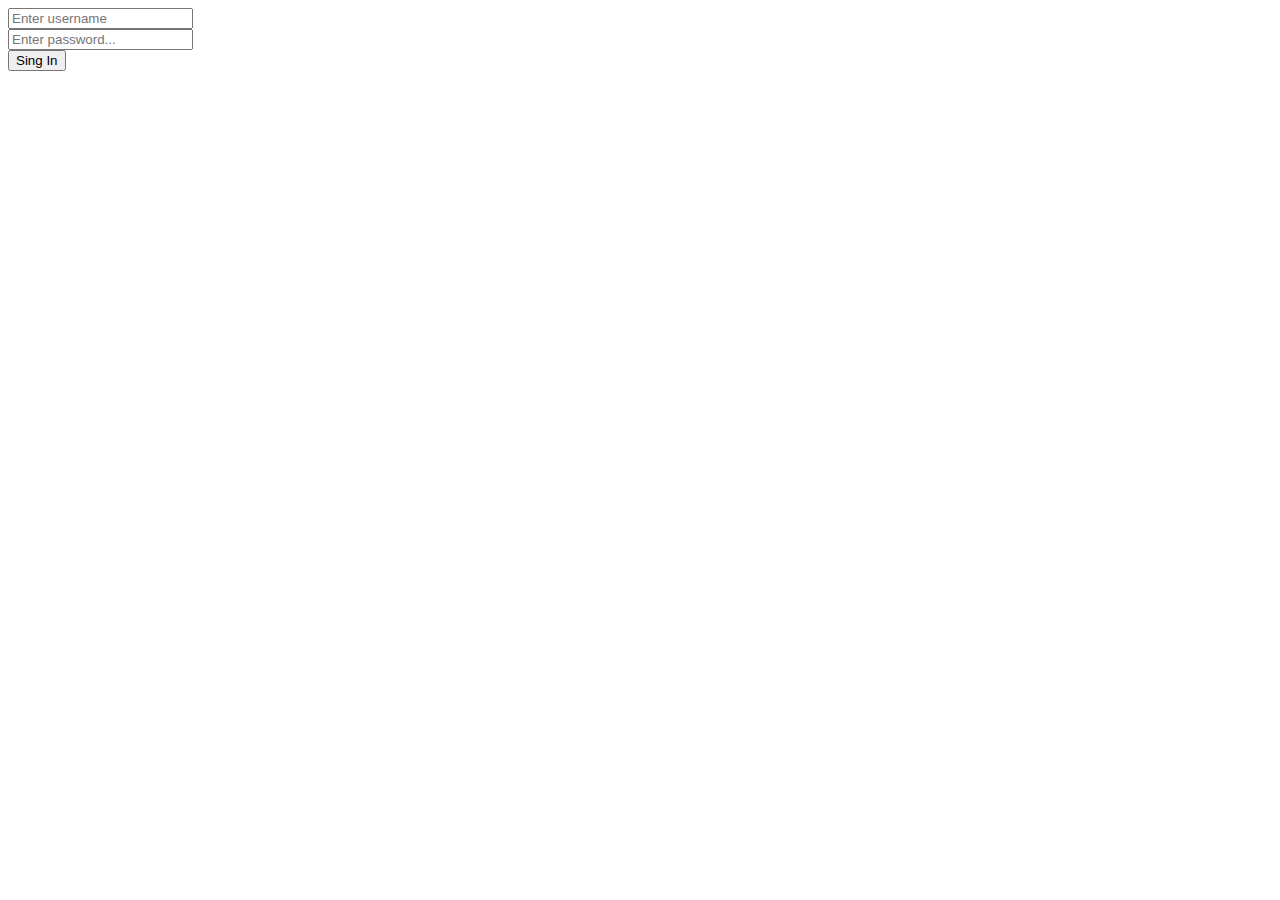
==== Web Design Act1/index.html @ a2f6580a "01/20/25 Web Design Act1" ====
<html lang ="en">
<head>
<title>Log and Sign Up</title>
<body>
    <div class="container">
        <form action="" method="get">
            <deiv class="form-group"><input type="text" name="" id="" placeholder="Enter username"></deiv>
            <div class="form-group"><input type="password" name="" id="" placeholder="Enter password..."></div>
            <div class="form-group"><button type="submit">Sing In</button></div>
        </form>
    </div>
</body>

</head>





</html>
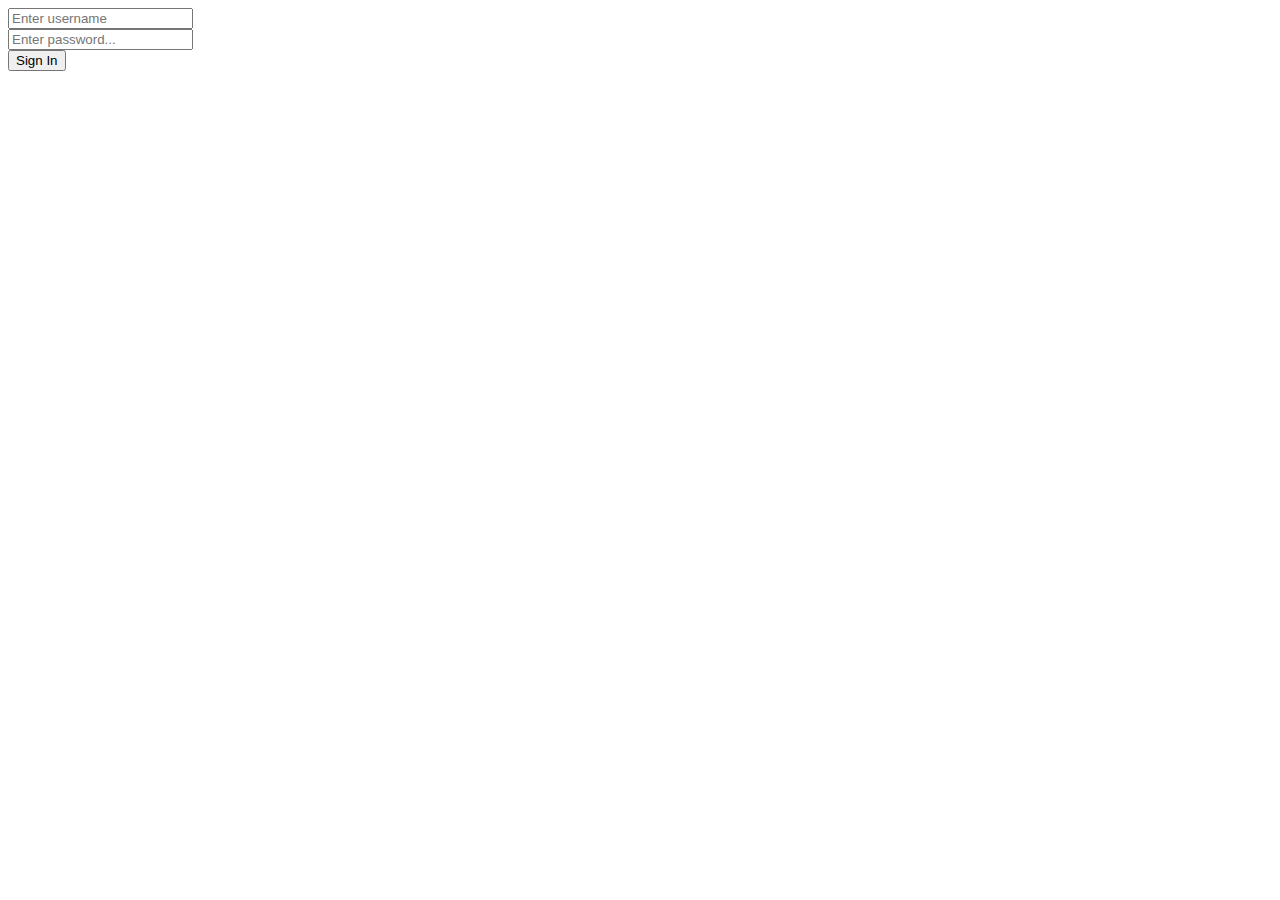
==== commit ea298e9b: "Update index.html" ====
--- a/Web Design Act1/index.html
+++ b/Web Design Act1/index.html
@@ -6,7 +6,7 @@
         <form action="" method="get">
             <deiv class="form-group"><input type="text" name="" id="" placeholder="Enter username"></deiv>
             <div class="form-group"><input type="password" name="" id="" placeholder="Enter password..."></div>
-            <div class="form-group"><button type="submit">Sing In</button></div>
+            <div class="form-group"><button type="submit">Sign In</button></div>
         </form>
     </div>
 </body>
@@ -17,4 +17,4 @@
 
 
 
-</html>+</html>
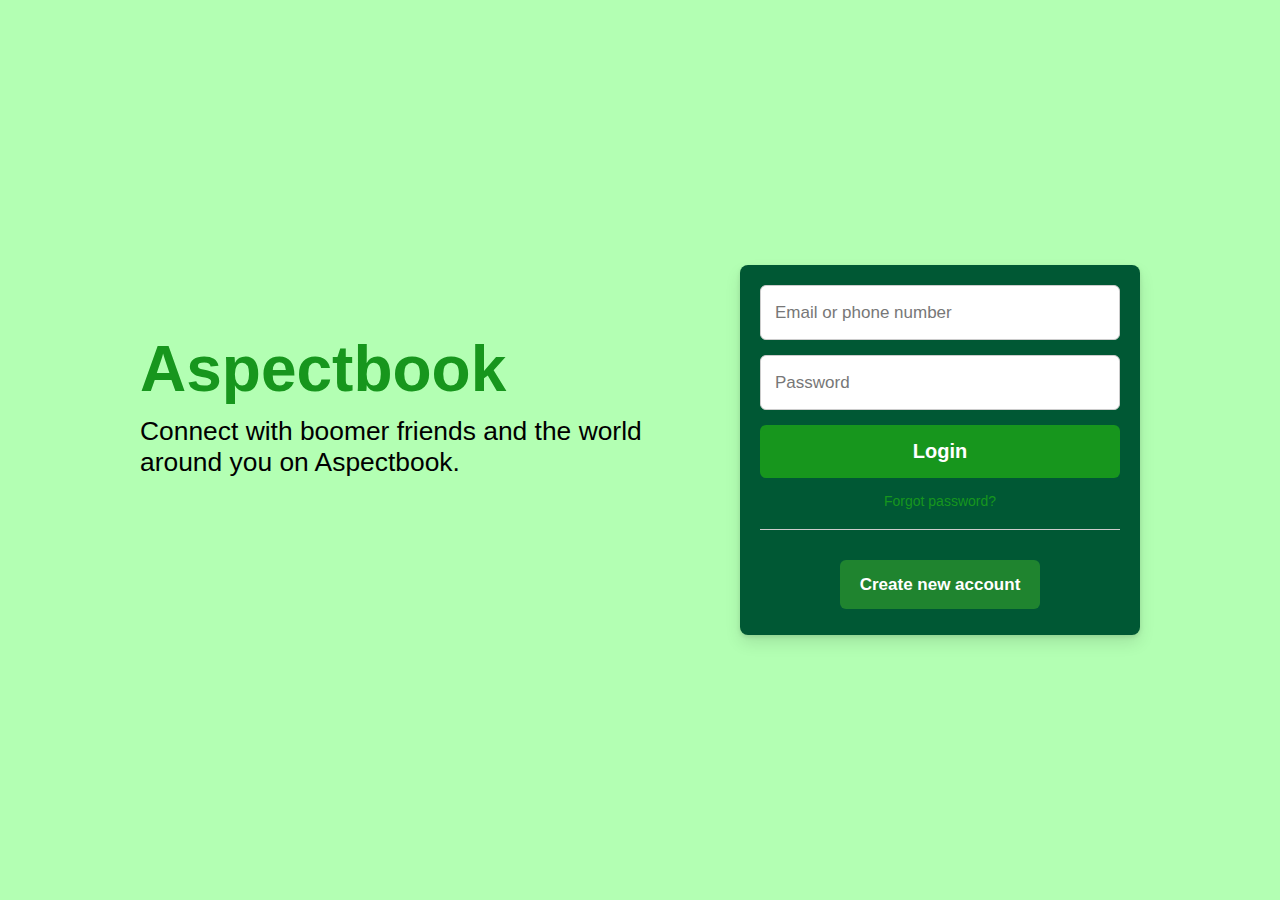
==== commit fcc17773: "1/20/25 Web Design Review" ====
--- a/Web Design Act1/index.html
+++ b/Web Design Act1/index.html
@@ -1,20 +1,34 @@
-<html lang ="en">
-<head>
-<title>Log and Sign Up</title>
+<!DOCTYPE html>
+<html lang="en">
+
+    <head>
+  <meta charset="UTF-8">
+  <meta name="viewport" content="width=device-width, initial-scale=1.0">
+  <link rel="stylesheet" href="style.css">
+    </head>
+
 <body>
-    <div class="container">
-        <form action="" method="get">
-            <deiv class="form-group"><input type="text" name="" id="" placeholder="Enter username"></deiv>
-            <div class="form-group"><input type="password" name="" id="" placeholder="Enter password..."></div>
-            <div class="form-group"><button type="submit">Sign In</button></div>
-        </form>
+    <div class="row res">
+        <div class="fb-form res">
+            <div class="card">
+                <h1>Aspectbook</h1>
+                <p>Connect with boomer friends and the world </p>
+                <p> around you on Aspectbook.</p>
+            </div>
+            <form action="#">
+                <input type="email" placeholder="Email or phone number"
+                    required>
+                <input type="password" placeholder="Password" required>
+                <div class="fb-submit">
+                    <button type="submit" class="login">Login</button>
+                    <a href="#" class="forgot">Forgot password?</a>
+                </div>
+                <hr>
+                <div class="button">
+                    <a href="#">Create new account</a>
+                </div>
+            </form>
+        </div>
     </div>
-</body>
-
-</head>
-
-
-
-
-
+    </body>
 </html>
--- a/Web Design Act1/style.css
+++ b/Web Design Act1/style.css
@@ -0,0 +1,160 @@
+* {
+    margin: 0;
+    padding: 0;
+    box-sizing: border-box;
+    font-family: "Roboto", sans-serif;
+}
+
+.res {
+    display: flex;
+    align-items: center;
+}
+
+.row {
+    padding: 0 15px;
+    min-height: 100vh;
+    justify-content: center;
+    background:#3cff3c63;
+}
+
+.fb-form {
+    justify-content: space-between;
+    max-width: 1000px;
+    width: 100%;
+}
+
+.fb-form .card {
+    margin-bottom: 90px;
+}
+
+.fb-form h1 {
+    color: #17961d;
+    font-size: 4rem;
+    margin-bottom: 10px;
+}
+
+.fb-form p {
+    font-size: 1.65rem;
+    white-space: nowrap;
+}
+
+form {
+    display: flex;
+    flex-direction: column;
+    background: #005834;
+    border-radius: 8px;
+    padding: 20px;
+    box-shadow: 0 2px 4px rgba(0, 0, 0, 0.1), 0 8px 16px rgba(0, 0, 0, 0.1);
+    max-width: 400px;
+    width: 100%;
+}
+
+form input {
+    height: 55px;
+    width: 100%;
+    border: 1px solid #ccc;
+    border-radius: 6px;
+    margin-bottom: 15px;
+    font-size: 1rem;
+    padding: 0 14px;
+}
+
+form input:focus {
+    outline: none;
+    border-color: #25b32c;
+}
+
+::placeholder {
+    color: #777;
+    font-size: 1.063rem;
+}
+
+.fb-submit {
+    display: flex;
+    flex-direction: column;
+    text-align: center;
+    gap: 15px;
+}
+
+.fb-submit .login {
+    border: none;
+    outline: none;
+    cursor: pointer;
+    background: #17961d;
+    padding: 15px 0;
+    border-radius: 6px;
+    color: #fff;
+    font-size: 1.25rem;
+    font-weight: 600;
+    transition: 0.2s ease;
+}
+
+.fb-submit .login:hover {
+    background: #17961d;
+}
+
+form a {
+    text-decoration: none;
+}
+
+.fb-submit .forgot {
+    color: #17961d;
+    font-size: 0.875rem;
+}
+
+.fb-submit .forgot:hover {
+    text-decoration: underline;
+}
+
+hr {
+    border: none;
+    height: 1px;
+    background-color: #ccc;
+    margin-bottom: 20px;
+    margin-top: 20px;
+}
+
+.button {
+    margin-top: 25px;
+    text-align: center;
+    margin-bottom: 20px;
+}
+
+.button a {
+    padding: 15px 20px;
+    background: #42b72a77;
+    border-radius: 6px;
+    color: #fff;
+    font-size: 1.063rem;
+    font-weight: 600;
+    transition: 0.2s ease;
+}
+
+.button a:hover {
+    background: #3ba626;
+}
+
+@media (max-width: 900px) {
+    .fb-form {
+        flex-direction: column;
+        text-align: center;
+    }
+
+    .fb-form .card {
+        margin-bottom: 30px;
+    }
+}
+
+@media (max-width: 460px) {
+    .fb-form h1 {
+        font-size: 3.5rem;
+    }
+
+    .fb-form p {
+        font-size: 1.2rem;
+    }
+
+    form {
+        padding: 15px;
+    }
+}
